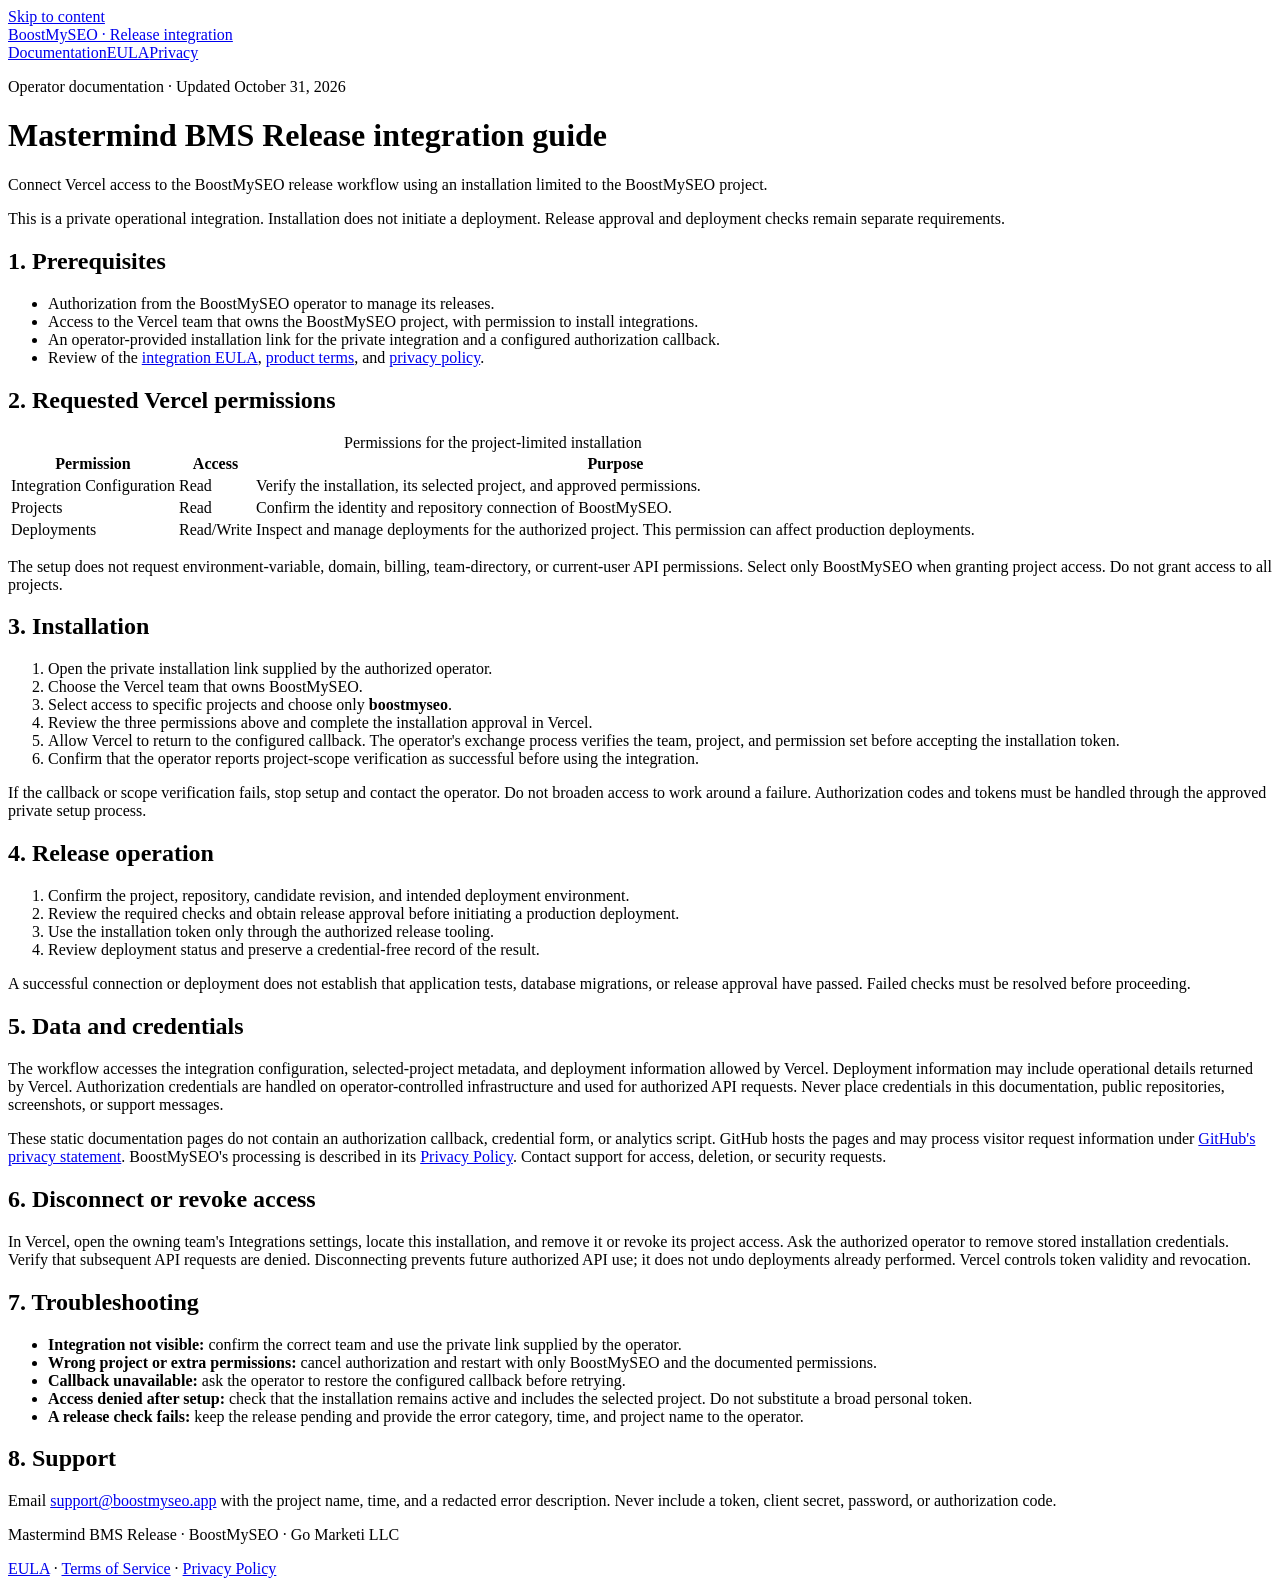
==== docs/index.html @ 11b23a1f "Publish docs/index.html" ====
<!doctype html>
<html lang="en"><head><meta charset="utf-8"><meta name="viewport" content="width=device-width,initial-scale=1"><meta name="robots" content="noindex,nofollow"><title>Integration Documentation — Mastermind BMS Release</title><meta name="description" content="Installation, permissions, operation and revocation guide for the private BoostMySEO release integration."><link rel="stylesheet" href="../styles.css"></head><body>
<a class="skip" href="#main">Skip to content</a><header><a href="../">BoostMySEO · Release integration</a><nav aria-label="Main navigation"><a href="./" aria-current="page">Documentation</a><a href="../eula/">EULA</a><a href="https://www.boostmyseo.app/privacy">Privacy</a></nav></header>
<main id="main"><p class="eyebrow">Operator documentation · Updated October 31, 2026</p><h1>Mastermind BMS Release integration guide</h1><p class="lead">Connect Vercel access to the BoostMySEO release workflow using an installation limited to the BoostMySEO project.</p><p class="note">This is a private operational integration. Installation does not initiate a deployment. Release approval and deployment checks remain separate requirements.</p>
<h2>1. Prerequisites</h2><ul><li>Authorization from the BoostMySEO operator to manage its releases.</li><li>Access to the Vercel team that owns the BoostMySEO project, with permission to install integrations.</li><li>An operator-provided installation link for the private integration and a configured authorization callback.</li><li>Review of the <a href="../eula/">integration EULA</a>, <a href="https://www.boostmyseo.app/terms">product terms</a>, and <a href="https://www.boostmyseo.app/privacy">privacy policy</a>.</li></ul>
<h2>2. Requested Vercel permissions</h2><table><caption>Permissions for the project-limited installation</caption><thead><tr><th scope="col">Permission</th><th scope="col">Access</th><th scope="col">Purpose</th></tr></thead><tbody><tr><td>Integration Configuration</td><td>Read</td><td>Verify the installation, its selected project, and approved permissions.</td></tr><tr><td>Projects</td><td>Read</td><td>Confirm the identity and repository connection of BoostMySEO.</td></tr><tr><td>Deployments</td><td>Read/Write</td><td>Inspect and manage deployments for the authorized project. This permission can affect production deployments.</td></tr></tbody></table><p>The setup does not request environment-variable, domain, billing, team-directory, or current-user API permissions. Select only BoostMySEO when granting project access. Do not grant access to all projects.</p>
<h2>3. Installation</h2><ol><li>Open the private installation link supplied by the authorized operator.</li><li>Choose the Vercel team that owns BoostMySEO.</li><li>Select access to specific projects and choose only <strong>boostmyseo</strong>.</li><li>Review the three permissions above and complete the installation approval in Vercel.</li><li>Allow Vercel to return to the configured callback. The operator's exchange process verifies the team, project, and permission set before accepting the installation token.</li><li>Confirm that the operator reports project-scope verification as successful before using the integration.</li></ol><p>If the callback or scope verification fails, stop setup and contact the operator. Do not broaden access to work around a failure. Authorization codes and tokens must be handled through the approved private setup process.</p>
<h2>4. Release operation</h2><ol><li>Confirm the project, repository, candidate revision, and intended deployment environment.</li><li>Review the required checks and obtain release approval before initiating a production deployment.</li><li>Use the installation token only through the authorized release tooling.</li><li>Review deployment status and preserve a credential-free record of the result.</li></ol><p>A successful connection or deployment does not establish that application tests, database migrations, or release approval have passed. Failed checks must be resolved before proceeding.</p>
<h2>5. Data and credentials</h2><p>The workflow accesses the integration configuration, selected-project metadata, and deployment information allowed by Vercel. Deployment information may include operational details returned by Vercel. Authorization credentials are handled on operator-controlled infrastructure and used for authorized API requests. Never place credentials in this documentation, public repositories, screenshots, or support messages.</p><p>These static documentation pages do not contain an authorization callback, credential form, or analytics script. GitHub hosts the pages and may process visitor request information under <a href="https://docs.github.com/en/site-policy/privacy-policies/github-general-privacy-statement">GitHub's privacy statement</a>. BoostMySEO's processing is described in its <a href="https://www.boostmyseo.app/privacy">Privacy Policy</a>. Contact support for access, deletion, or security requests.</p>
<h2>6. Disconnect or revoke access</h2><p>In Vercel, open the owning team's Integrations settings, locate this installation, and remove it or revoke its project access. Ask the authorized operator to remove stored installation credentials. Verify that subsequent API requests are denied. Disconnecting prevents future authorized API use; it does not undo deployments already performed. Vercel controls token validity and revocation.</p>
<h2>7. Troubleshooting</h2><ul><li><strong>Integration not visible:</strong> confirm the correct team and use the private link supplied by the operator.</li><li><strong>Wrong project or extra permissions:</strong> cancel authorization and restart with only BoostMySEO and the documented permissions.</li><li><strong>Callback unavailable:</strong> ask the operator to restore the configured callback before retrying.</li><li><strong>Access denied after setup:</strong> check that the installation remains active and includes the selected project. Do not substitute a broad personal token.</li><li><strong>A release check fails:</strong> keep the release pending and provide the error category, time, and project name to the operator.</li></ul>
<h2>8. Support</h2><p>Email <a href="mailto:support@boostmyseo.app">support@boostmyseo.app</a> with the project name, time, and a redacted error description. Never include a token, client secret, password, or authorization code.</p></main>
<footer><p>Mastermind BMS Release · BoostMySEO · Go Marketi LLC</p><p><a href="../eula/">EULA</a> · <a href="https://www.boostmyseo.app/terms">Terms of Service</a> · <a href="https://www.boostmyseo.app/privacy">Privacy Policy</a></p></footer></body></html>
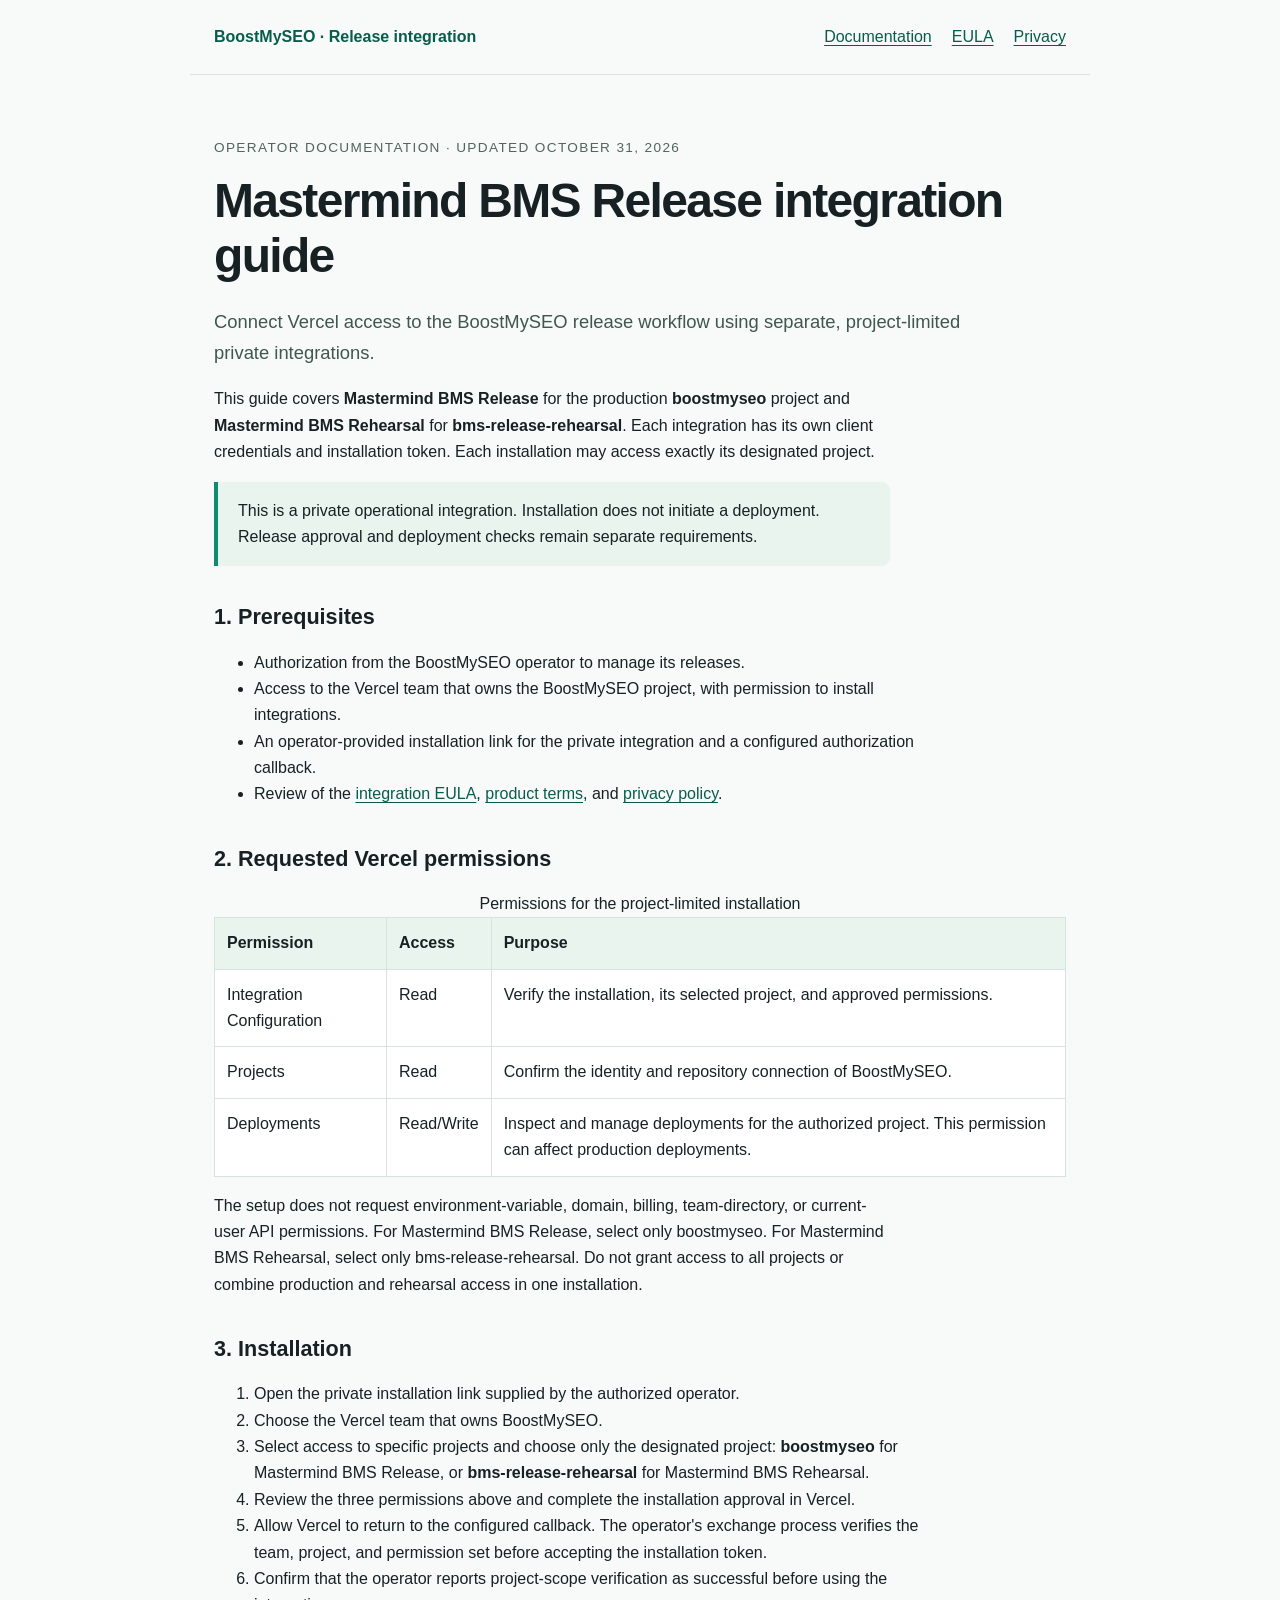
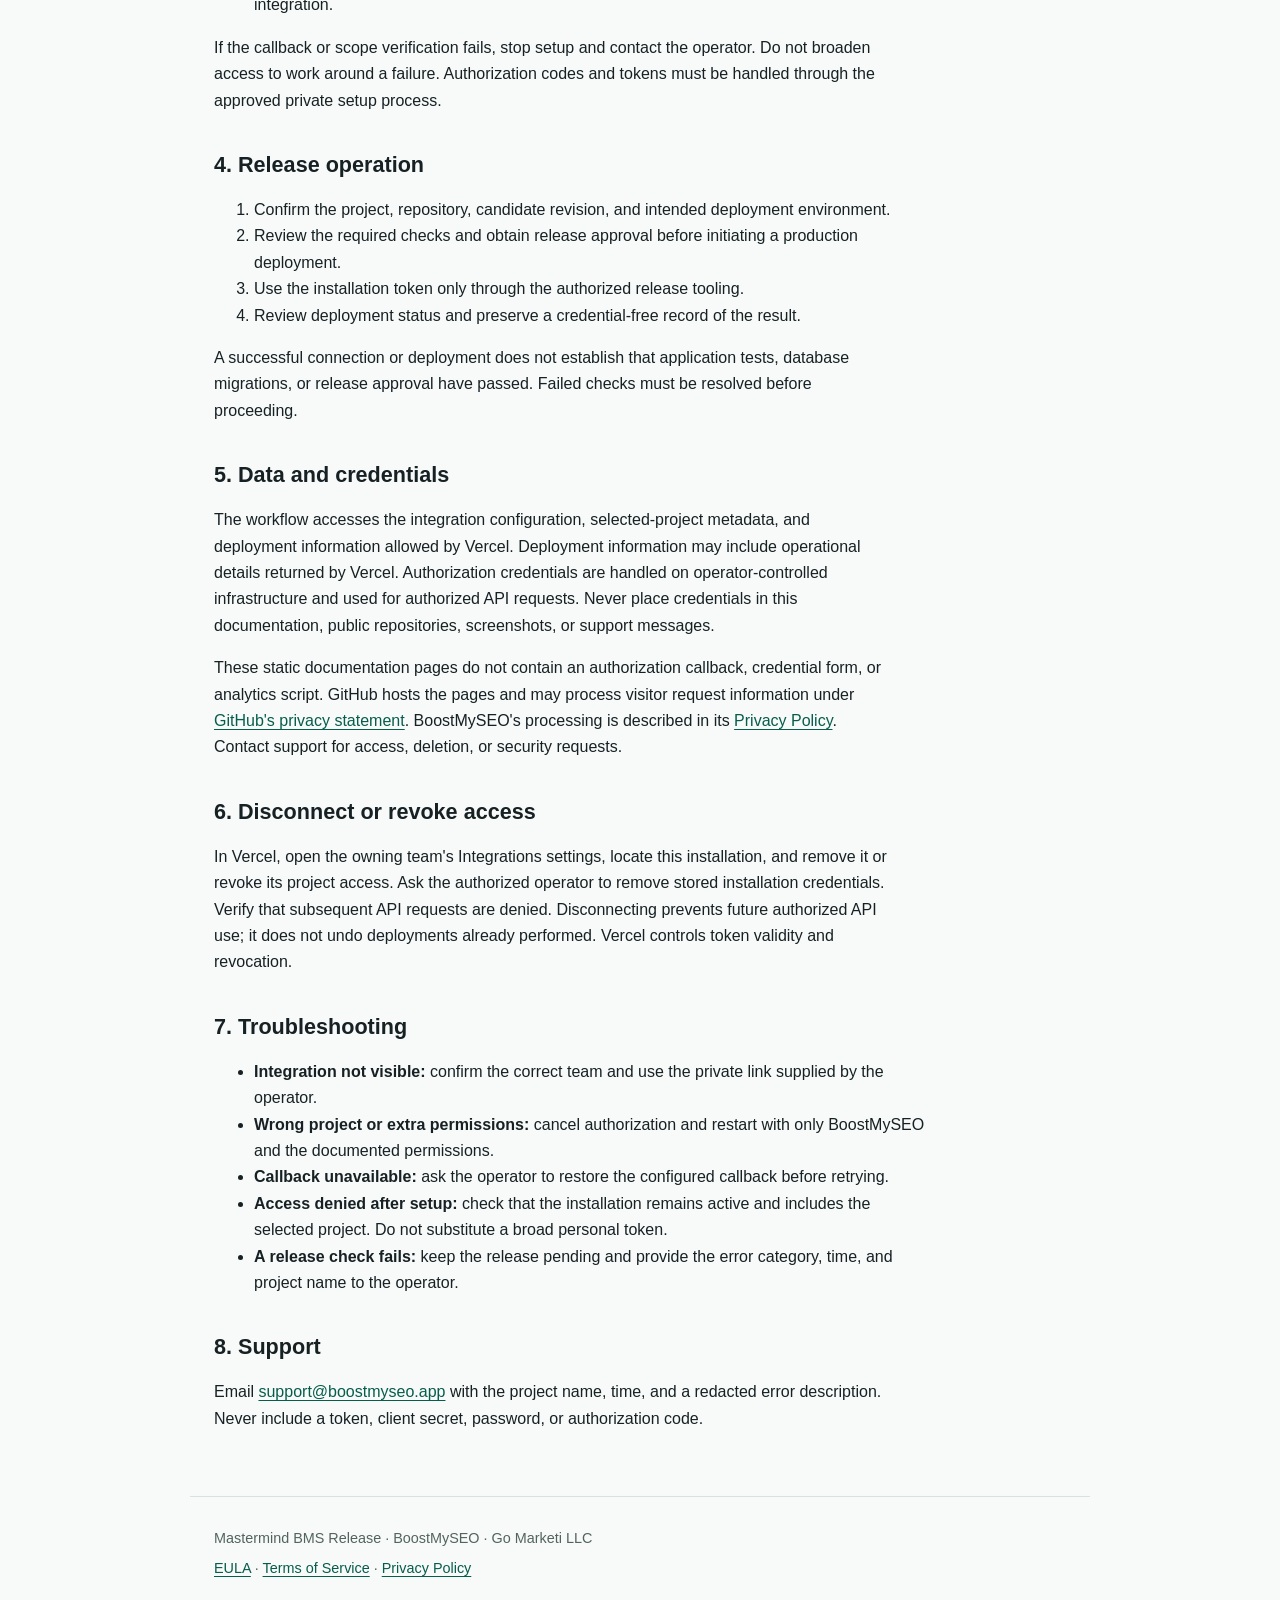
==== commit 3e6fd597: "Document separate project-scoped rehearsal integration" ====
--- a/docs/index.html
+++ b/docs/index.html
@@ -1,10 +1,10 @@
 <!doctype html>
 <html lang="en"><head><meta charset="utf-8"><meta name="viewport" content="width=device-width,initial-scale=1"><meta name="robots" content="noindex,nofollow"><title>Integration Documentation — Mastermind BMS Release</title><meta name="description" content="Installation, permissions, operation and revocation guide for the private BoostMySEO release integration."><link rel="stylesheet" href="../styles.css"></head><body>
 <a class="skip" href="#main">Skip to content</a><header><a href="../">BoostMySEO · Release integration</a><nav aria-label="Main navigation"><a href="./" aria-current="page">Documentation</a><a href="../eula/">EULA</a><a href="https://www.boostmyseo.app/privacy">Privacy</a></nav></header>
-<main id="main"><p class="eyebrow">Operator documentation · Updated October 31, 2026</p><h1>Mastermind BMS Release integration guide</h1><p class="lead">Connect Vercel access to the BoostMySEO release workflow using an installation limited to the BoostMySEO project.</p><p class="note">This is a private operational integration. Installation does not initiate a deployment. Release approval and deployment checks remain separate requirements.</p>
+<main id="main"><p class="eyebrow">Operator documentation · Updated October 31, 2026</p><h1>Mastermind BMS Release integration guide</h1><p class="lead">Connect Vercel access to the BoostMySEO release workflow using separate, project-limited private integrations.</p><p>This guide covers <strong>Mastermind BMS Release</strong> for the production <strong>boostmyseo</strong> project and <strong>Mastermind BMS Rehearsal</strong> for <strong>bms-release-rehearsal</strong>. Each integration has its own client credentials and installation token. Each installation may access exactly its designated project.</p><p class="note">This is a private operational integration. Installation does not initiate a deployment. Release approval and deployment checks remain separate requirements.</p>
 <h2>1. Prerequisites</h2><ul><li>Authorization from the BoostMySEO operator to manage its releases.</li><li>Access to the Vercel team that owns the BoostMySEO project, with permission to install integrations.</li><li>An operator-provided installation link for the private integration and a configured authorization callback.</li><li>Review of the <a href="../eula/">integration EULA</a>, <a href="https://www.boostmyseo.app/terms">product terms</a>, and <a href="https://www.boostmyseo.app/privacy">privacy policy</a>.</li></ul>
-<h2>2. Requested Vercel permissions</h2><table><caption>Permissions for the project-limited installation</caption><thead><tr><th scope="col">Permission</th><th scope="col">Access</th><th scope="col">Purpose</th></tr></thead><tbody><tr><td>Integration Configuration</td><td>Read</td><td>Verify the installation, its selected project, and approved permissions.</td></tr><tr><td>Projects</td><td>Read</td><td>Confirm the identity and repository connection of BoostMySEO.</td></tr><tr><td>Deployments</td><td>Read/Write</td><td>Inspect and manage deployments for the authorized project. This permission can affect production deployments.</td></tr></tbody></table><p>The setup does not request environment-variable, domain, billing, team-directory, or current-user API permissions. Select only BoostMySEO when granting project access. Do not grant access to all projects.</p>
-<h2>3. Installation</h2><ol><li>Open the private installation link supplied by the authorized operator.</li><li>Choose the Vercel team that owns BoostMySEO.</li><li>Select access to specific projects and choose only <strong>boostmyseo</strong>.</li><li>Review the three permissions above and complete the installation approval in Vercel.</li><li>Allow Vercel to return to the configured callback. The operator's exchange process verifies the team, project, and permission set before accepting the installation token.</li><li>Confirm that the operator reports project-scope verification as successful before using the integration.</li></ol><p>If the callback or scope verification fails, stop setup and contact the operator. Do not broaden access to work around a failure. Authorization codes and tokens must be handled through the approved private setup process.</p>
+<h2>2. Requested Vercel permissions</h2><table><caption>Permissions for the project-limited installation</caption><thead><tr><th scope="col">Permission</th><th scope="col">Access</th><th scope="col">Purpose</th></tr></thead><tbody><tr><td>Integration Configuration</td><td>Read</td><td>Verify the installation, its selected project, and approved permissions.</td></tr><tr><td>Projects</td><td>Read</td><td>Confirm the identity and repository connection of BoostMySEO.</td></tr><tr><td>Deployments</td><td>Read/Write</td><td>Inspect and manage deployments for the authorized project. This permission can affect production deployments.</td></tr></tbody></table><p>The setup does not request environment-variable, domain, billing, team-directory, or current-user API permissions. For Mastermind BMS Release, select only boostmyseo. For Mastermind BMS Rehearsal, select only bms-release-rehearsal. Do not grant access to all projects or combine production and rehearsal access in one installation.</p>
+<h2>3. Installation</h2><ol><li>Open the private installation link supplied by the authorized operator.</li><li>Choose the Vercel team that owns BoostMySEO.</li><li>Select access to specific projects and choose only the designated project: <strong>boostmyseo</strong> for Mastermind BMS Release, or <strong>bms-release-rehearsal</strong> for Mastermind BMS Rehearsal.</li><li>Review the three permissions above and complete the installation approval in Vercel.</li><li>Allow Vercel to return to the configured callback. The operator's exchange process verifies the team, project, and permission set before accepting the installation token.</li><li>Confirm that the operator reports project-scope verification as successful before using the integration.</li></ol><p>If the callback or scope verification fails, stop setup and contact the operator. Do not broaden access to work around a failure. Authorization codes and tokens must be handled through the approved private setup process.</p>
 <h2>4. Release operation</h2><ol><li>Confirm the project, repository, candidate revision, and intended deployment environment.</li><li>Review the required checks and obtain release approval before initiating a production deployment.</li><li>Use the installation token only through the authorized release tooling.</li><li>Review deployment status and preserve a credential-free record of the result.</li></ol><p>A successful connection or deployment does not establish that application tests, database migrations, or release approval have passed. Failed checks must be resolved before proceeding.</p>
 <h2>5. Data and credentials</h2><p>The workflow accesses the integration configuration, selected-project metadata, and deployment information allowed by Vercel. Deployment information may include operational details returned by Vercel. Authorization credentials are handled on operator-controlled infrastructure and used for authorized API requests. Never place credentials in this documentation, public repositories, screenshots, or support messages.</p><p>These static documentation pages do not contain an authorization callback, credential form, or analytics script. GitHub hosts the pages and may process visitor request information under <a href="https://docs.github.com/en/site-policy/privacy-policies/github-general-privacy-statement">GitHub's privacy statement</a>. BoostMySEO's processing is described in its <a href="https://www.boostmyseo.app/privacy">Privacy Policy</a>. Contact support for access, deletion, or security requests.</p>
 <h2>6. Disconnect or revoke access</h2><p>In Vercel, open the owning team's Integrations settings, locate this installation, and remove it or revoke its project access. Ask the authorized operator to remove stored installation credentials. Verify that subsequent API requests are denied. Disconnecting prevents future authorized API use; it does not undo deployments already performed. Vercel controls token validity and revocation.</p>
--- a/styles.css
+++ b/styles.css
@@ -0,0 +1 @@
+:root{font-family:Arial,Helvetica,sans-serif;color:#172124;background:#f7faf9;line-height:1.65;font-synthesis:none}*{box-sizing:border-box}body{margin:0}header,main,footer{max-width:900px;margin:auto;padding:24px}header{display:flex;justify-content:space-between;gap:20px;flex-wrap:wrap;border-bottom:1px solid #d8e2df}nav{display:flex;gap:20px;flex-wrap:wrap}a{color:#075d4b;text-underline-offset:3px}a:focus-visible{outline:3px solid #0e8c70;outline-offset:4px}header>a{font-weight:700;text-decoration:none}main{padding-top:48px;padding-bottom:48px}h1{font-size:clamp(2rem,5vw,3rem);line-height:1.15;margin:12px 0 24px;letter-spacing:-.035em}h2{font-size:1.35rem;margin-top:36px;line-height:1.35}p,li{max-width:76ch}.eyebrow{font-size:.85rem;text-transform:uppercase;letter-spacing:.1em;color:#52645e}.lead{font-size:1.15rem;color:#40564e}.note{border-left:4px solid #0e8c70;padding:16px 20px;background:#eaf4ef;border-radius:0 8px 8px 0}table{width:100%;border-collapse:collapse;background:white}th,td{text-align:left;vertical-align:top;padding:12px;border:1px solid #d8e2df}th{background:#eaf4ef}footer{border-top:1px solid #d8e2df;color:#52645e;font-size:.9rem}footer p{margin:6px 0}.skip{position:absolute;top:-100px;left:16px;background:white;padding:8px}.skip:focus{top:8px}@media(max-width:600px){header,main,footer{padding:20px}main{padding-top:32px}table{font-size:.9rem}td,th{padding:8px}}
